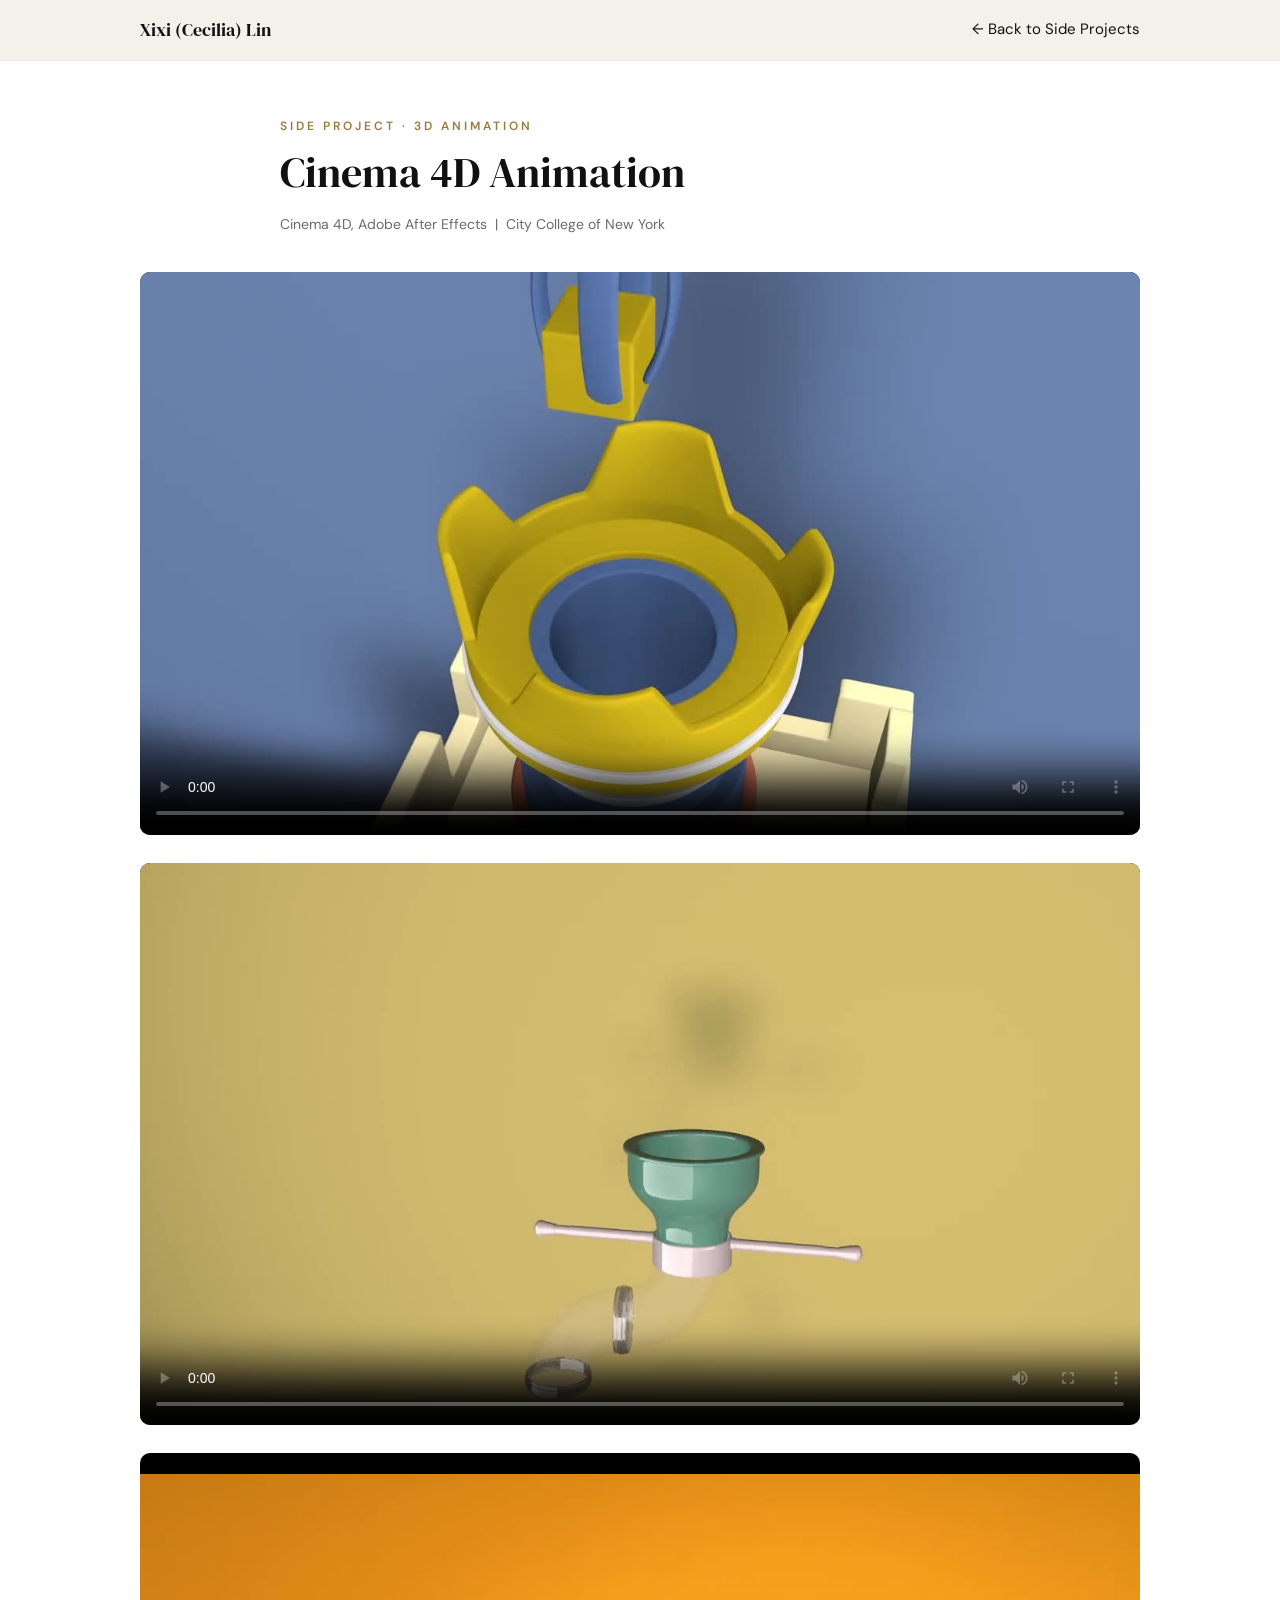
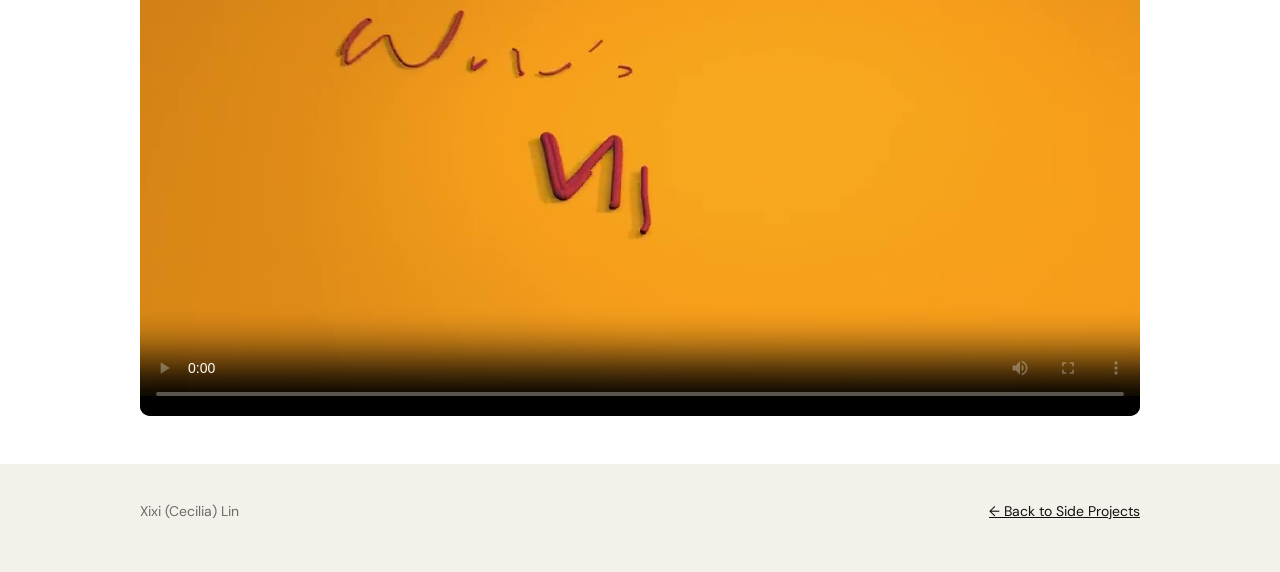
==== cinema-4d.html @ ae2dadd0 "Add dedicated Side Project pages and trim cards to four New pages in the site's own style for Space " ====
<!DOCTYPE html>
<html lang="en">
<head>
  <meta charset="UTF-8">
  <meta name="viewport" content="width=device-width, initial-scale=1">
  <title>Cinema 4D Animation | Xixi (Cecilia) Lin</title>
  <link rel="icon" href="/favicon.ico" sizes="any">
  <link rel="icon" type="image/png" sizes="32x32" href="/favicon-32.png">
  <link rel="apple-touch-icon" href="/apple-touch-icon.png">
  <meta name="description" content="Three short animations made in Cinema 4D and Adobe After Effects by Xixi (Cecilia) Lin.">
  <link href="https://fonts.googleapis.com/css2?family=DM+Serif+Display&family=DM+Sans:wght@400;500;600&display=swap" rel="stylesheet">
  <style>
    :root {
      --text: #1a1a1a;
      --ink: #111111;
      --muted: #6b6b6b;
      --line: #e6e1d6;
      --bg: #ffffff;
      --soft: #f4f1ea;
      --accent: #c9a46a;
    }
    * { box-sizing: border-box; margin: 0; padding: 0; }
    body { font-family: "DM Sans", sans-serif; color: var(--text); background: var(--bg); line-height: 1.7; font-size: 16px; }
    a { color: var(--ink); }
    .wrap { max-width: 760px; margin: 0 auto; padding: 0 20px; }
    .wide { max-width: 1040px; }
    nav { position: sticky; top: 0; z-index: 10; background: var(--soft); box-shadow: 0 1px 0 rgba(0,0,0,0.08); }
    nav .wrap { max-width: 1040px; display: flex; justify-content: space-between; align-items: center; height: 60px; }
    nav .name { font-family: "DM Serif Display", serif; color: var(--ink); text-decoration: none; font-size: 18px; }
    nav .back { color: var(--ink); text-decoration: none; font-size: 15px; }
    nav .back:hover { color: #555; }
    .intro { padding: 56px 0 36px; }
    .kicker { color: #9a7a3f; letter-spacing: 3px; font-size: 12px; font-weight: 600; text-transform: uppercase; }
    h1 { font-family: "DM Serif Display", serif; font-weight: 400; font-size: 42px; line-height: 1.15; color: var(--ink); margin: 12px 0 14px; }
    .lead { font-size: 18px; color: #333; }
    .meta { margin-top: 16px; color: var(--muted); font-size: 14px; }
    section { padding: 44px 0; border-top: 1px solid var(--line); }
    h2 { font-family: "DM Serif Display", serif; font-weight: 400; font-size: 26px; color: var(--ink); margin-bottom: 18px; }
    figure { margin: 0; }
    figure img { width: 100%; height: auto; display: block; border-radius: 10px; border: 1px solid var(--line); }
    .hero { margin-bottom: 44px; }
    .hero img { box-shadow: 0 12px 36px rgba(0,0,0,0.08); }
    .grid { display: grid; gap: 16px; }
    .grid.three { grid-template-columns: repeat(3, minmax(0, 1fr)); }
    .grid.two { grid-template-columns: repeat(2, minmax(0, 1fr)); }
    .illus { max-width: 820px; margin: 0 auto; }
    footer { background: var(--soft); color: var(--muted); padding: 36px 0 48px; font-size: 14px; }
    footer .wrap { max-width: 1040px; display: flex; justify-content: space-between; flex-wrap: wrap; gap: 12px; }
    footer a { color: var(--ink); }
    @media (max-width: 743px) {
      h1 { font-size: 32px; }
      .lead { font-size: 16px; }
      nav .name { font-size: 16px; }
      .grid.three, .grid.two { grid-template-columns: 1fr; }
    }
    .videos { display: grid; gap: 28px; }
    .videos video { width: 100%; height: auto; aspect-ratio: 16 / 9; object-fit: contain; display: block; background: #000; border-radius: 10px; }
  </style>
</head>
<body>
  <nav>
    <div class="wrap">
      <a class="name" href="index.html">Xixi (Cecilia) Lin</a>
      <a class="back" href="index.html#life">&larr; Back to Side Projects</a>
    </div>
  </nav>

  <main>
    <div class="intro">
      <div class="wrap">
        <div class="kicker">Side Project · 3D Animation</div>
        <h1>Cinema 4D Animation</h1>
        <p class="meta">Cinema 4D, Adobe After Effects &nbsp;|&nbsp; City College of New York</p>
      </div>
    </div>

    <div class="wrap wide" style="padding-bottom:48px">
      <div class="videos">
        <video src="images/side/cinema-4d/video1.mp4" poster="images/side/cinema-4d/poster1.jpg" controls playsinline preload="metadata"></video>
        <video src="images/side/cinema-4d/video2.mp4" poster="images/side/cinema-4d/poster2.jpg" controls playsinline preload="metadata"></video>
        <video src="images/side/cinema-4d/video3.mp4" poster="images/side/cinema-4d/poster3.jpg" controls playsinline preload="metadata"></video>
      </div>
    </div>
  </main>

  <footer>
    <div class="wrap">
      <span>Xixi (Cecilia) Lin</span>
      <a href="index.html#life">&larr; Back to Side Projects</a>
    </div>
  </footer>
</body>
</html>
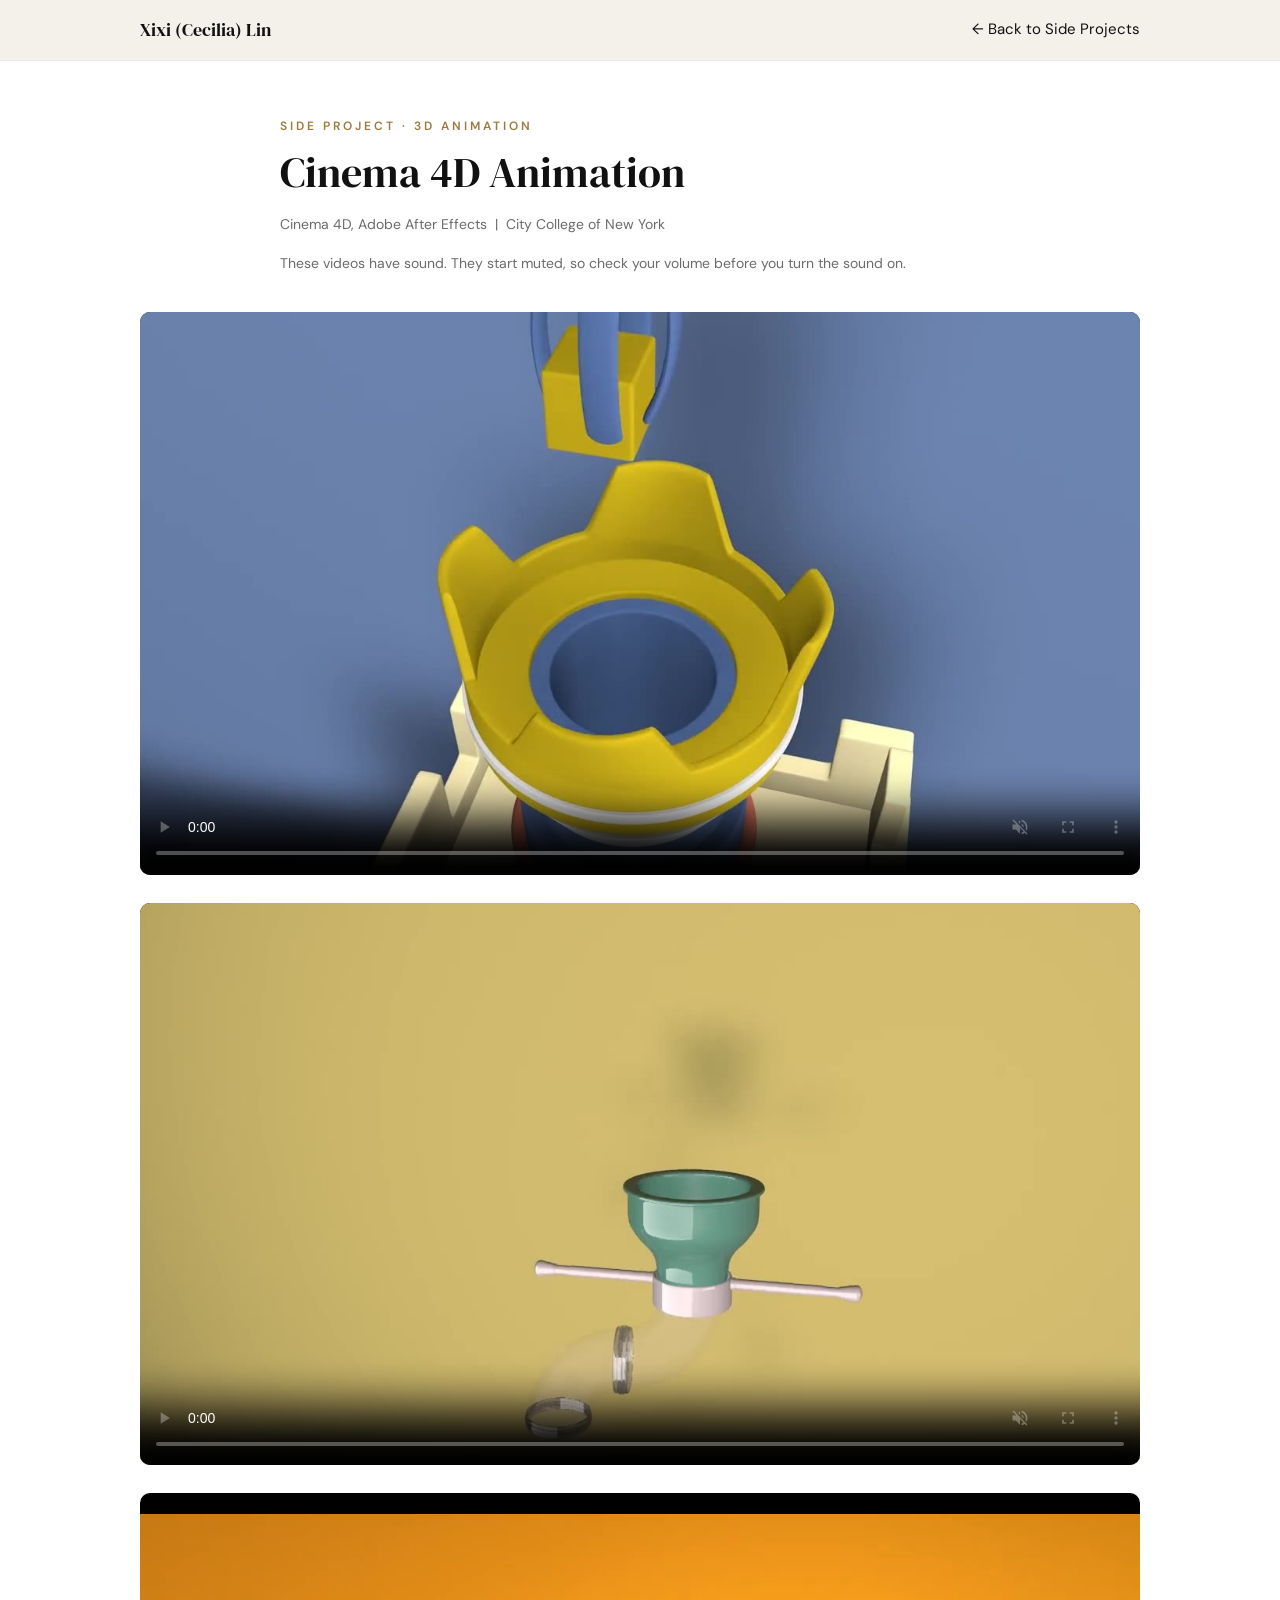
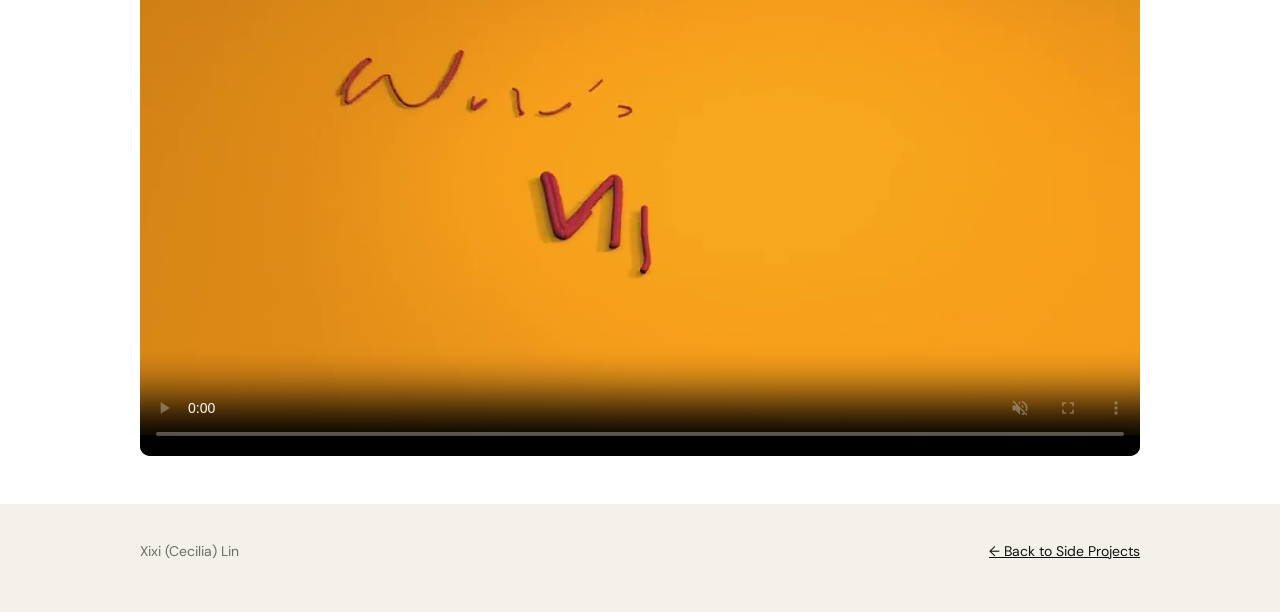
==== commit e000ad2b: "Start C4D videos muted and add a volume note Co-Authored-By: Claude Opus 5.5 <noreply@anthropic.com>" ====
--- a/cinema-4d.html
+++ b/cinema-4d.html
@@ -71,14 +71,15 @@
         <div class="kicker">Side Project · 3D Animation</div>
         <h1>Cinema 4D Animation</h1>
         <p class="meta">Cinema 4D, Adobe After Effects &nbsp;|&nbsp; City College of New York</p>
+        <p class="meta">These videos have sound. They start muted, so check your volume before you turn the sound on.</p>
       </div>
     </div>
 
     <div class="wrap wide" style="padding-bottom:48px">
       <div class="videos">
-        <video src="images/side/cinema-4d/video1.mp4" poster="images/side/cinema-4d/poster1.jpg" controls playsinline preload="metadata"></video>
-        <video src="images/side/cinema-4d/video2.mp4" poster="images/side/cinema-4d/poster2.jpg" controls playsinline preload="metadata"></video>
-        <video src="images/side/cinema-4d/video3.mp4" poster="images/side/cinema-4d/poster3.jpg" controls playsinline preload="metadata"></video>
+        <video src="images/side/cinema-4d/video1.mp4" poster="images/side/cinema-4d/poster1.jpg" controls muted playsinline preload="metadata"></video>
+        <video src="images/side/cinema-4d/video2.mp4" poster="images/side/cinema-4d/poster2.jpg" controls muted playsinline preload="metadata"></video>
+        <video src="images/side/cinema-4d/video3.mp4" poster="images/side/cinema-4d/poster3.jpg" controls muted playsinline preload="metadata"></video>
       </div>
     </div>
   </main>
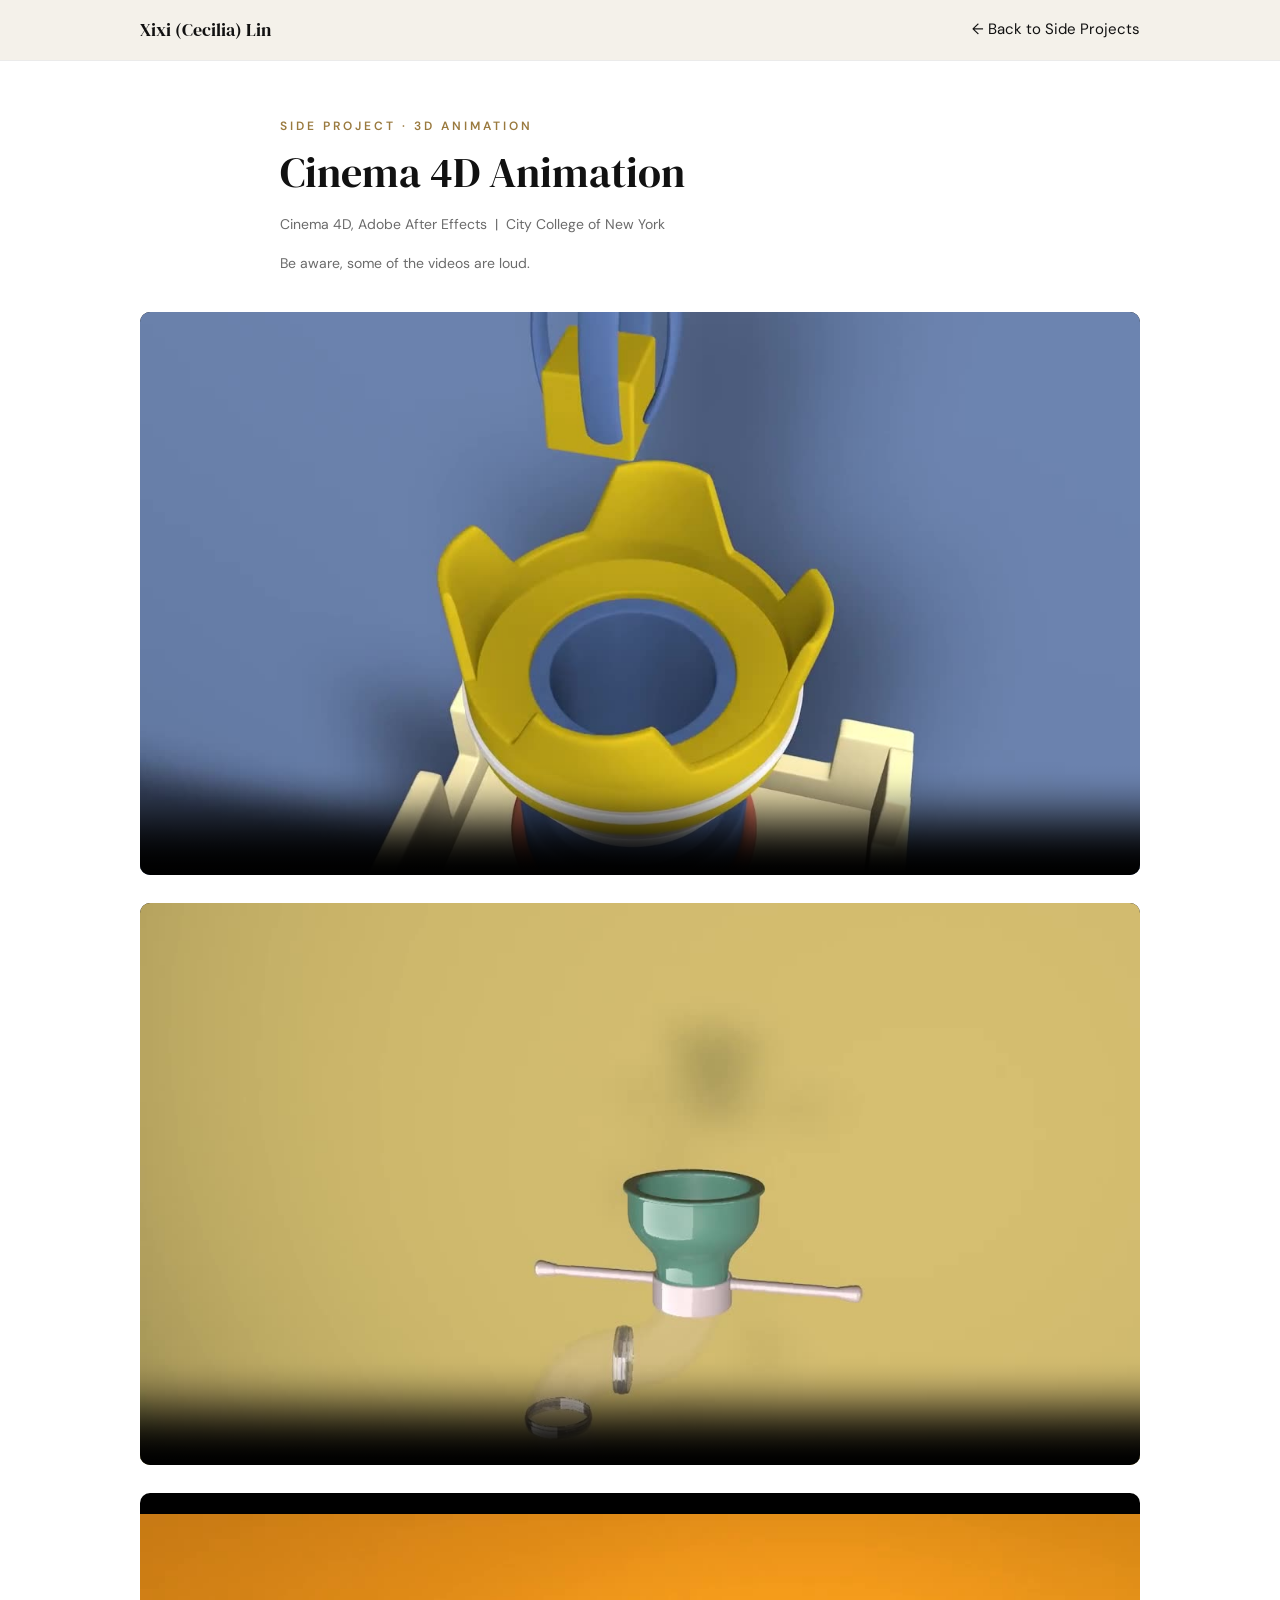
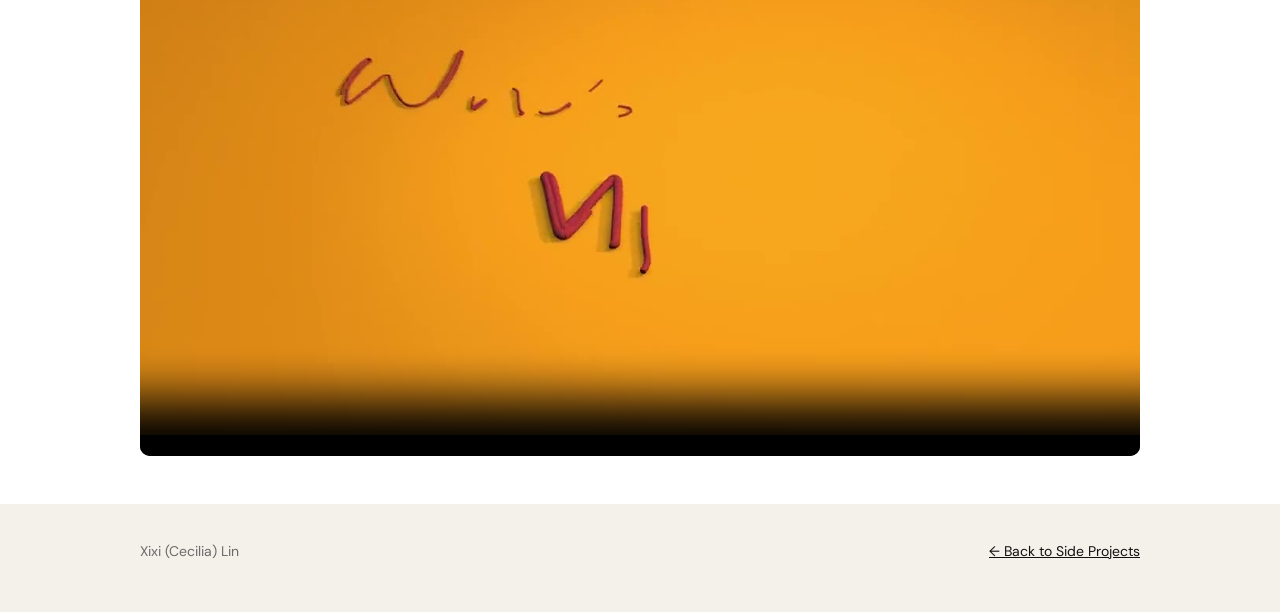
==== commit 03ff5225: "Use Cecilia's wording for the C4D volume note Co-Authored-By: Claude Opus 5.5 <noreply@anthropic.com" ====
--- a/cinema-4d.html
+++ b/cinema-4d.html
@@ -71,7 +71,7 @@
         <div class="kicker">Side Project · 3D Animation</div>
         <h1>Cinema 4D Animation</h1>
         <p class="meta">Cinema 4D, Adobe After Effects &nbsp;|&nbsp; City College of New York</p>
-        <p class="meta">These videos have sound. They start muted, so check your volume before you turn the sound on.</p>
+        <p class="meta">Be aware, some of the videos are loud.</p>
       </div>
     </div>
 
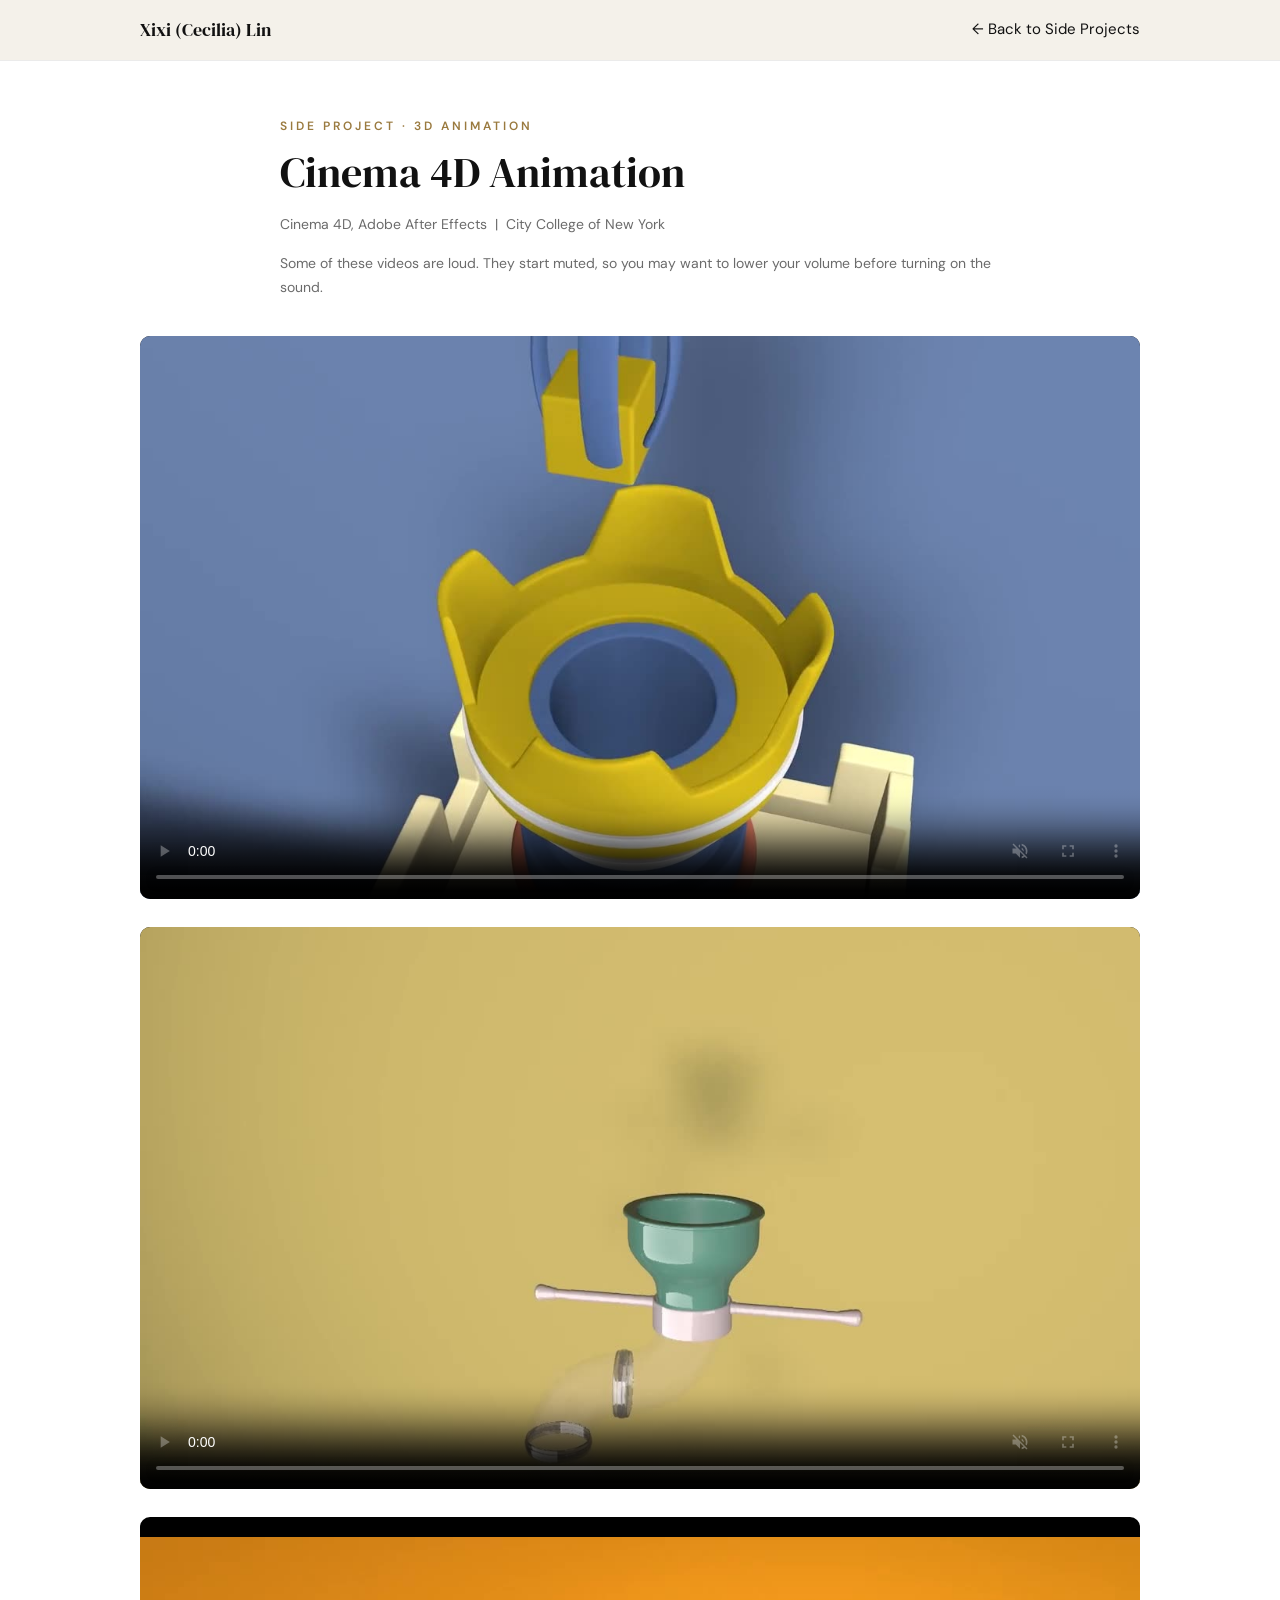
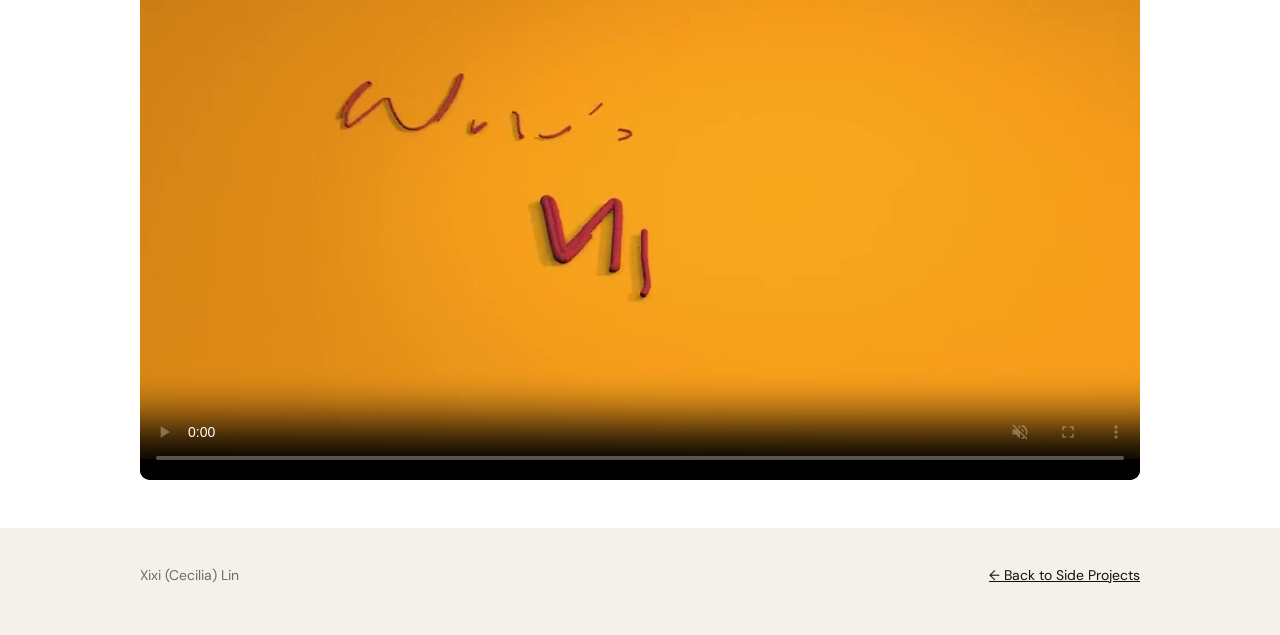
==== commit ccea0037: "Reword the C4D volume note Co-Authored-By: Claude Opus 5.5 <noreply@anthropic.com> Claude-Session: h" ====
--- a/cinema-4d.html
+++ b/cinema-4d.html
@@ -71,7 +71,7 @@
         <div class="kicker">Side Project · 3D Animation</div>
         <h1>Cinema 4D Animation</h1>
         <p class="meta">Cinema 4D, Adobe After Effects &nbsp;|&nbsp; City College of New York</p>
-        <p class="meta">Be aware, some of the videos are loud.</p>
+        <p class="meta">Some of these videos are loud. They start muted, so you may want to lower your volume before turning on the sound.</p>
       </div>
     </div>
 
